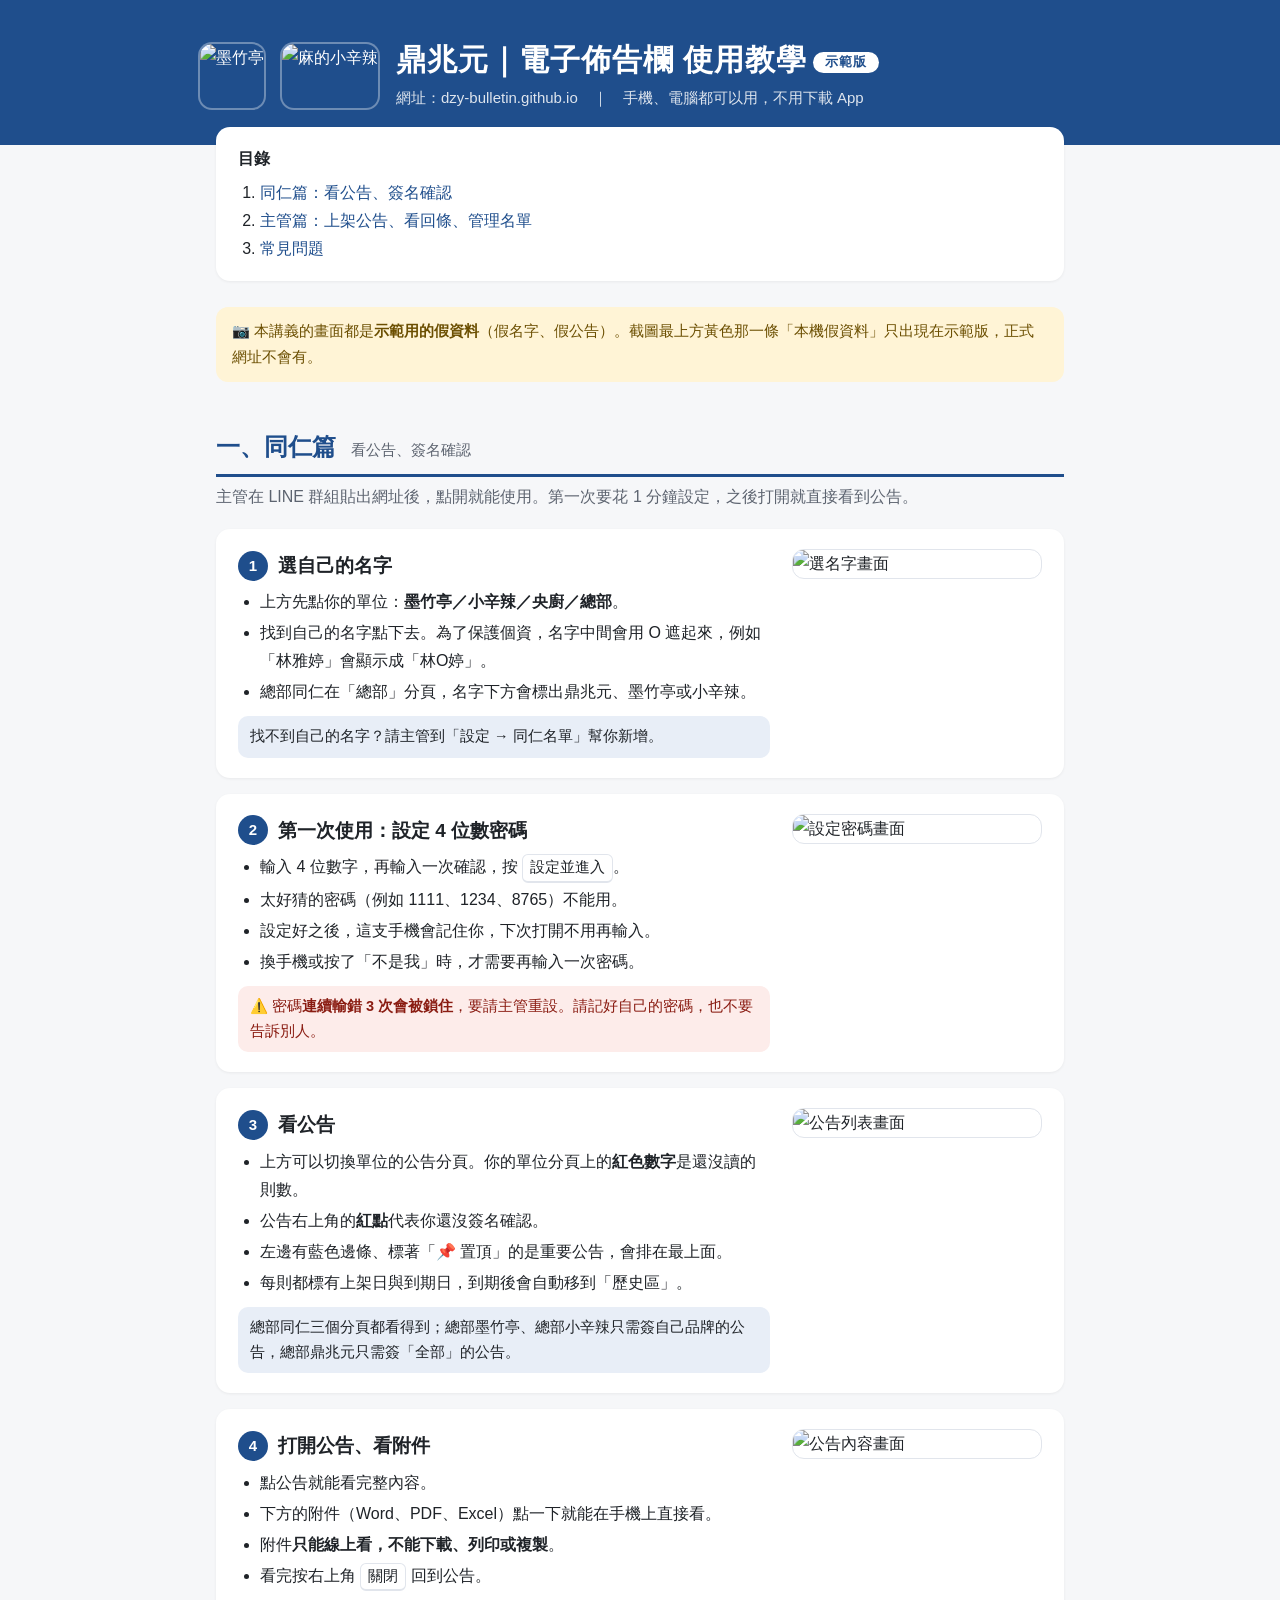
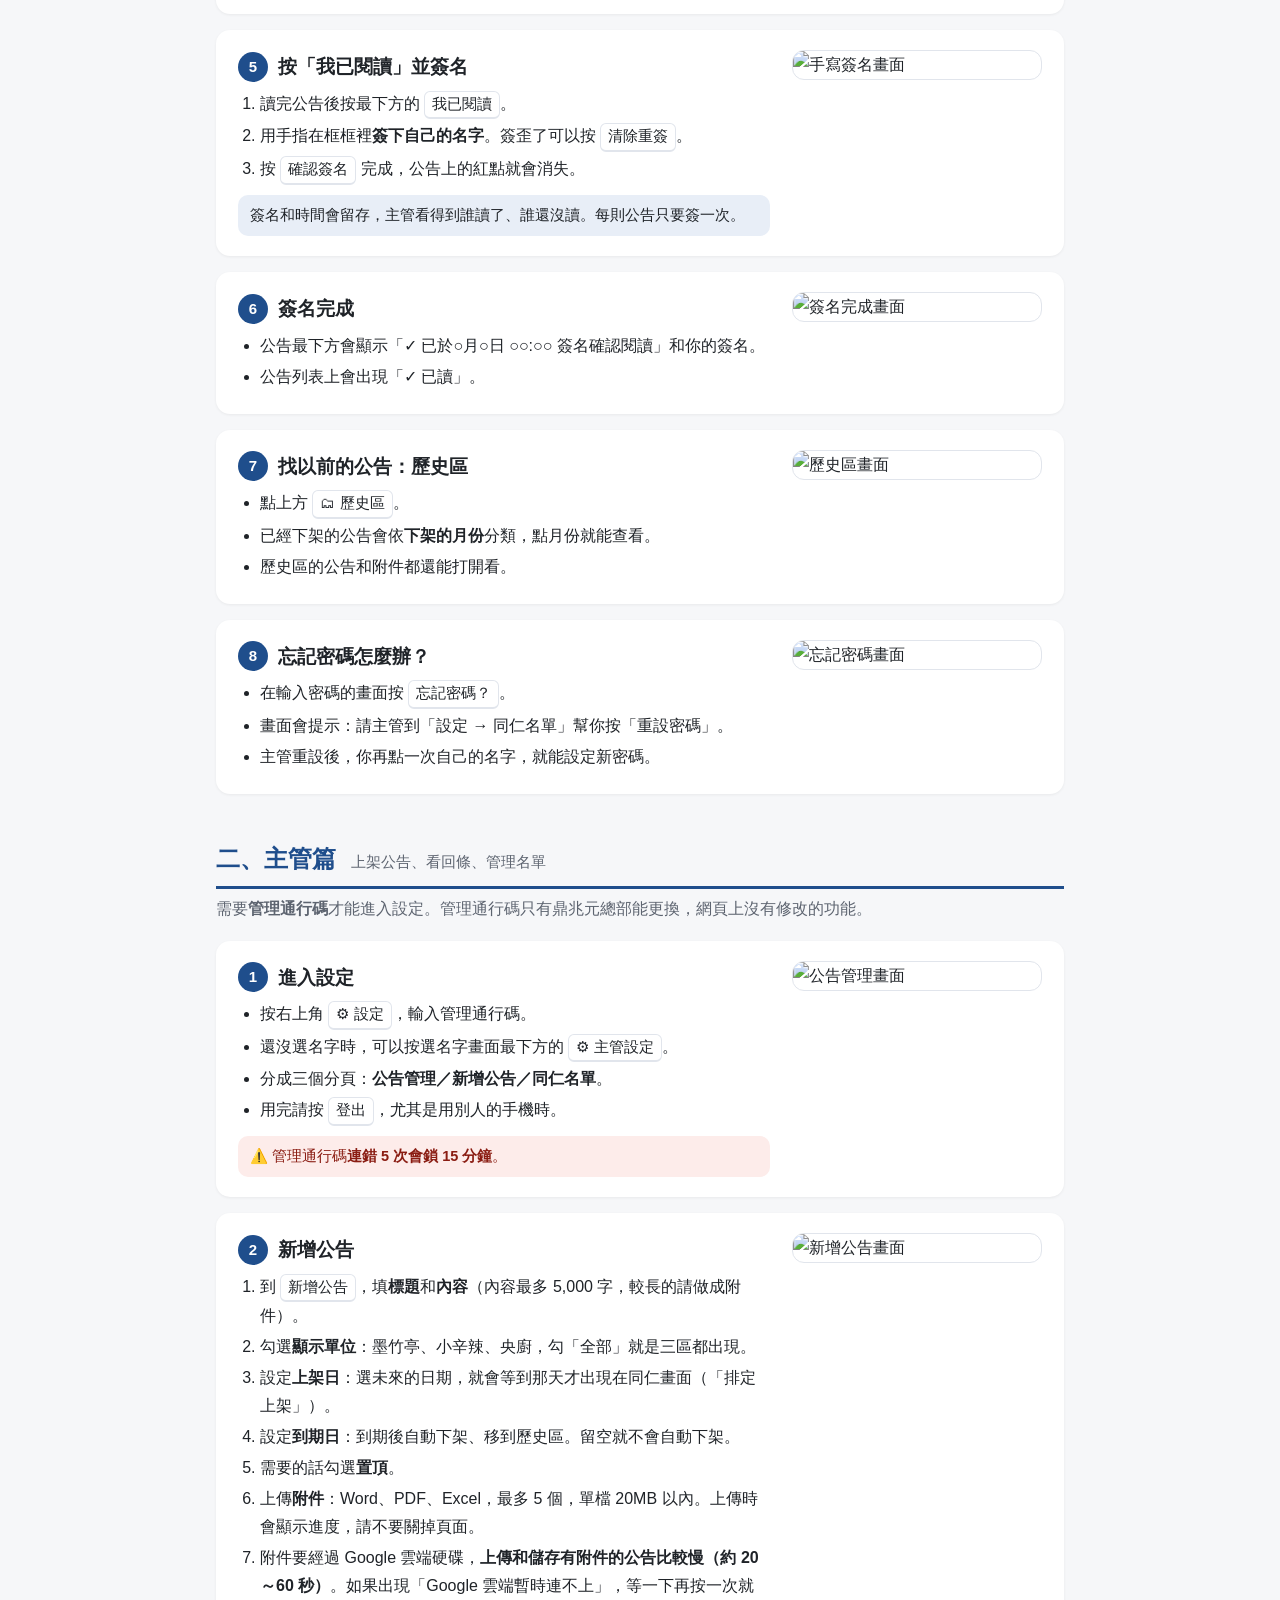
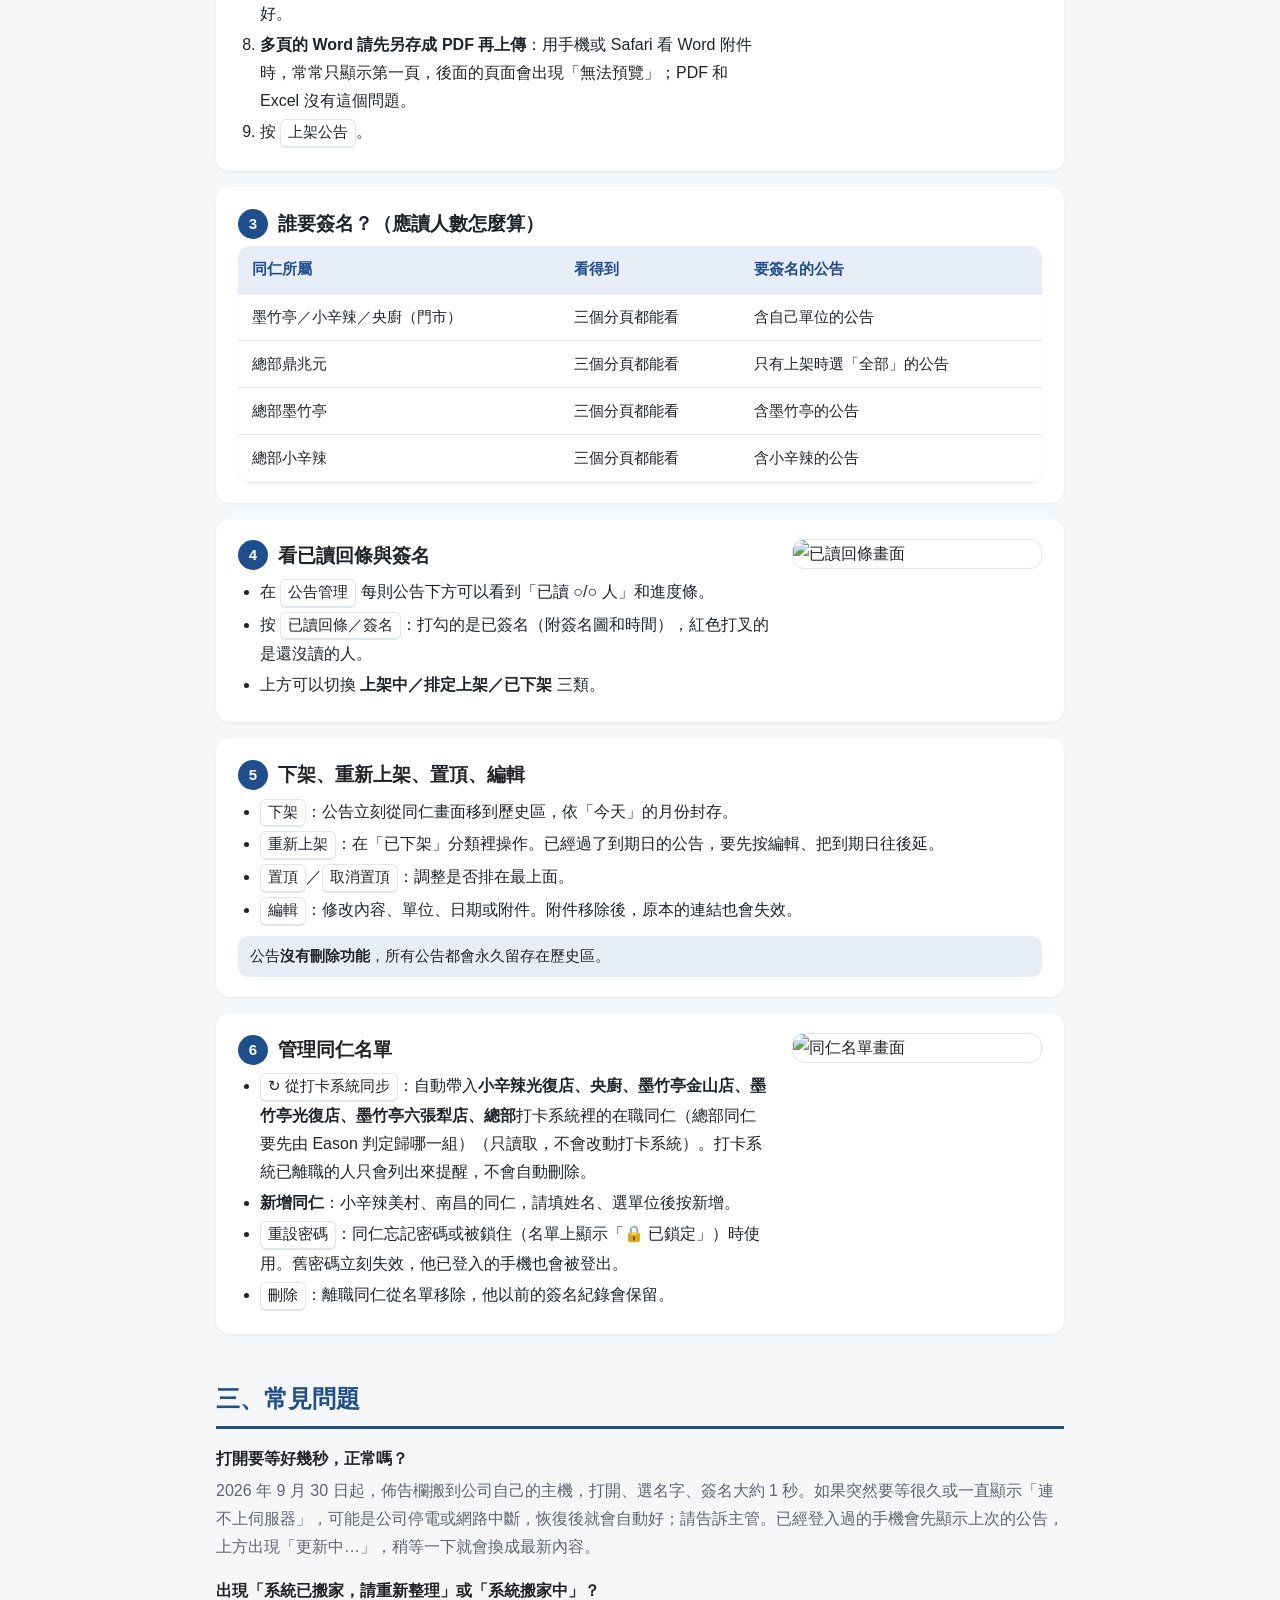
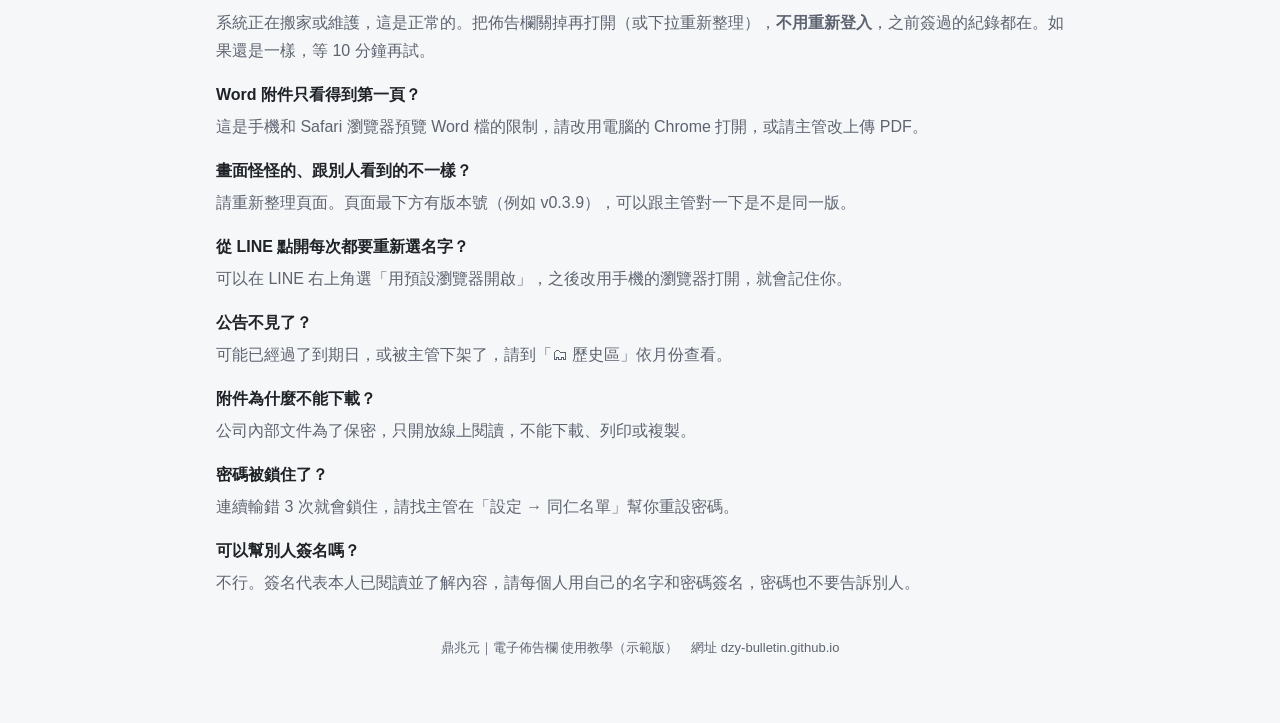
==== guide.html @ 58802f21 "審查 #35 第 1 輪修正：有來源讀不到或沒欄位時，靠合併綁定的人整組不動（R1）；總部名冊沒判定的人 hold＋請判定（R2）；沒欄位說出來（R4）；設定頁與教學文案改六店（R5）；接上 sync" ====
<!doctype html>
<html lang="zh-Hant">
<head>
<meta charset="utf-8">
<meta name="viewport" content="width=device-width, initial-scale=1">
<meta name="robots" content="noindex,nofollow">
<title>電子佈告欄使用教學</title>
<meta name="description" content="鼎兆元｜電子佈告欄 使用教學（示範版）：同仁如何看公告、簽名確認；主管如何上架公告、看回條、管理名單。">
<meta property="og:title" content="鼎兆元｜電子佈告欄 使用教學">
<meta property="og:description" content="同仁看公告與簽名確認、主管上架公告與管理名單，一次看懂。">
<meta property="og:image" content="https://dzy-bulletin.github.io/assets/og.jpg">
<link rel="icon" href="assets/logo-mzt.png">
<style>
:root{--brand:#1F4E8C;--brand-soft:#e8eef7;--ink:#1f2328;--sub:#5d6470;--line:#e1e5ec;--bg:#f6f7f9;--card:#fff;--warn:#fff4d6;--warn-ink:#6b4e00}
*{box-sizing:border-box}
html,body{margin:0}
body{background:var(--bg);color:var(--ink);font:16px/1.75 -apple-system,BlinkMacSystemFont,"PingFang TC","Noto Sans TC","Microsoft JhengHei",sans-serif;-webkit-font-smoothing:antialiased}
.wrap{max-width:880px;margin:0 auto;padding:0 16px 64px}
header.cover{background:var(--brand);color:#fff;padding:40px 16px 34px}
header.cover .in{max-width:880px;margin:0 auto;display:flex;gap:18px;align-items:center;flex-wrap:wrap}
header.cover img{height:64px;border-radius:12px;box-shadow:0 0 0 2px rgba(255,255,255,.35)}
header.cover h1{margin:0;font-size:30px;letter-spacing:1px;line-height:1.3}
header.cover p{margin:6px 0 0;opacity:.85;font-size:15px}
.badge{display:inline-block;background:#fff;color:var(--brand);font-weight:700;font-size:13px;border-radius:999px;padding:2px 12px;margin-left:6px;vertical-align:4px}
nav.toc{background:var(--card);border-radius:14px;box-shadow:0 1px 3px rgba(0,0,0,.06);padding:18px 22px;margin:-18px 0 26px;position:relative}
nav.toc b{display:block;margin-bottom:6px}
nav.toc ol{margin:0;padding-left:22px}
nav.toc a{color:var(--brand);text-decoration:none}
.note{background:var(--warn);color:var(--warn-ink);border-radius:12px;padding:12px 16px;font-size:14.5px;margin:0 0 22px}
h2{font-size:24px;margin:44px 0 6px;color:var(--brand);border-bottom:3px solid var(--brand);padding-bottom:6px}
h2 small{font-size:15px;color:var(--sub);font-weight:400;margin-left:8px}
.lead{color:var(--sub);margin:4px 0 18px}
.step{background:var(--card);border-radius:14px;box-shadow:0 1px 3px rgba(0,0,0,.06);padding:20px 22px;margin:0 0 16px;display:grid;grid-template-columns:1fr 250px;gap:22px;align-items:start;break-inside:avoid;page-break-inside:avoid}
.step.noimg{grid-template-columns:1fr}
.step h3{margin:0 0 6px;font-size:19px;display:flex;align-items:center;gap:10px}
.num{flex:none;width:30px;height:30px;border-radius:50%;background:var(--brand);color:#fff;display:grid;place-items:center;font-size:15px;font-weight:700}
.step ul,.step ol{margin:6px 0 0;padding-left:22px}
.step li{margin:3px 0}
.step img{width:100%;border-radius:12px;border:1px solid var(--line);display:block}
.tip{background:var(--brand-soft);border-radius:10px;padding:8px 12px;font-size:14.5px;margin-top:10px}
.warn{background:#fdecea;color:#8a1c12;border-radius:10px;padding:8px 12px;font-size:14.5px;margin-top:10px}
kbd{display:inline-block;background:#fff;border:1px solid var(--line);border-bottom-width:2px;border-radius:6px;padding:0 7px;font:inherit;font-size:.92em;white-space:nowrap}
table{width:100%;border-collapse:collapse;background:var(--card);border-radius:12px;overflow:hidden;box-shadow:0 1px 3px rgba(0,0,0,.06);font-size:15px}
th,td{padding:10px 14px;border-bottom:1px solid var(--line);text-align:left;vertical-align:top}
th{background:var(--brand-soft);color:var(--brand);white-space:nowrap}
.faq dt{font-weight:700;margin-top:16px}
.faq dd{margin:4px 0 0 0;color:var(--sub)}
footer{color:var(--sub);font-size:13px;text-align:center;margin-top:40px}
@media (max-width:640px){
  header.cover h1{font-size:24px}
  .step{grid-template-columns:1fr;padding:18px}
  .step img{max-width:300px;margin:0 auto}
}
@media print{
  @page{size:A4;margin:12mm}
  body{background:#fff;font-size:12.5pt}
  header.cover{-webkit-print-color-adjust:exact;print-color-adjust:exact;padding:24px 16px}
  nav.toc,.step,table{box-shadow:none;border:1px solid var(--line)}
  .step{grid-template-columns:1fr 200px}
  h2{break-before:page;page-break-before:always;margin-top:0}
  h2.first{break-before:auto;page-break-before:auto}
  a{color:inherit;text-decoration:none}
  .num,.badge,th,.tip,.warn,.note{-webkit-print-color-adjust:exact;print-color-adjust:exact}
}
</style>
</head>
<body>

<header class="cover"><div class="in">
  <img src="assets/logo-mzt.png" alt="墨竹亭"><img src="assets/logo-mala.jpg" alt="麻的小辛辣">
  <div><h1>鼎兆元｜電子佈告欄 使用教學<span class="badge">示範版</span></h1>
  <p>網址：dzy-bulletin.github.io　｜　手機、電腦都可以用，不用下載 App</p></div>
</div></header>

<main class="wrap">
<nav class="toc"><b>目錄</b><ol>
  <li><a href="#staff">同仁篇：看公告、簽名確認</a></li>
  <li><a href="#admin">主管篇：上架公告、看回條、管理名單</a></li>
  <li><a href="#faq">常見問題</a></li>
</ol></nav>

<div class="note">📷 本講義的畫面都是<b>示範用的假資料</b>（假名字、假公告）。截圖最上方黃色那一條「本機假資料」只出現在示範版，正式網址不會有。</div>

<!-- ================= 同仁篇 ================= -->
<h2 id="staff" class="first">一、同仁篇 <small>看公告、簽名確認</small></h2>
<p class="lead">主管在 LINE 群組貼出網址後，點開就能使用。第一次要花 1 分鐘設定，之後打開就直接看到公告。</p>

<section class="step"><div>
  <h3><span class="num">1</span>選自己的名字</h3>
  <ul>
    <li>上方先點你的單位：<b>墨竹亭／小辛辣／央廚／總部</b>。</li>
    <li>找到自己的名字點下去。為了保護個資，名字中間會用 O 遮起來，例如「林雅婷」會顯示成「林O婷」。</li>
    <li>總部同仁在「總部」分頁，名字下方會標出鼎兆元、墨竹亭或小辛辣。</li>
  </ul>
  <div class="tip">找不到自己的名字？請主管到「設定 → 同仁名單」幫你新增。</div>
</div><img src="docs/screens/01-選名字.png" alt="選名字畫面"></section>

<section class="step"><div>
  <h3><span class="num">2</span>第一次使用：設定 4 位數密碼</h3>
  <ul>
    <li>輸入 4 位數字，再輸入一次確認，按 <kbd>設定並進入</kbd>。</li>
    <li>太好猜的密碼（例如 1111、1234、8765）不能用。</li>
    <li>設定好之後，這支手機會記住你，下次打開不用再輸入。</li>
    <li>換手機或按了「不是我」時，才需要再輸入一次密碼。</li>
  </ul>
  <div class="warn">⚠️ 密碼<b>連續輸錯 3 次會被鎖住</b>，要請主管重設。請記好自己的密碼，也不要告訴別人。</div>
</div><img src="docs/screens/03-第一次設定密碼.png" alt="設定密碼畫面"></section>

<section class="step"><div>
  <h3><span class="num">3</span>看公告</h3>
  <ul>
    <li>上方可以切換單位的公告分頁。你的單位分頁上的<b>紅色數字</b>是還沒讀的則數。</li>
    <li>公告右上角的<b>紅點</b>代表你還沒簽名確認。</li>
    <li>左邊有藍色邊條、標著「📌 置頂」的是重要公告，會排在最上面。</li>
    <li>每則都標有上架日與到期日，到期後會自動移到「歷史區」。</li>
  </ul>
  <div class="tip">總部同仁三個分頁都看得到；總部墨竹亭、總部小辛辣只需簽自己品牌的公告，總部鼎兆元只需簽「全部」的公告。</div>
</div><img src="docs/screens/04-公告列表.png" alt="公告列表畫面"></section>

<section class="step"><div>
  <h3><span class="num">4</span>打開公告、看附件</h3>
  <ul>
    <li>點公告就能看完整內容。</li>
    <li>下方的附件（Word、PDF、Excel）點一下就能在手機上直接看。</li>
    <li>附件<b>只能線上看，不能下載、列印或複製</b>。</li>
    <li>看完按右上角 <kbd>關閉</kbd> 回到公告。</li>
  </ul>
</div><img src="docs/screens/05-公告內容.png" alt="公告內容畫面"></section>

<section class="step"><div>
  <h3><span class="num">5</span>按「我已閱讀」並簽名</h3>
  <ol>
    <li>讀完公告後按最下方的 <kbd>我已閱讀</kbd>。</li>
    <li>用手指在框框裡<b>簽下自己的名字</b>。簽歪了可以按 <kbd>清除重簽</kbd>。</li>
    <li>按 <kbd>確認簽名</kbd> 完成，公告上的紅點就會消失。</li>
  </ol>
  <div class="tip">簽名和時間會留存，主管看得到誰讀了、誰還沒讀。每則公告只要簽一次。</div>
</div><img src="docs/screens/07-手寫簽名.png" alt="手寫簽名畫面"></section>

<section class="step"><div>
  <h3><span class="num">6</span>簽名完成</h3>
  <ul>
    <li>公告最下方會顯示「✓ 已於○月○日 ○○:○○ 簽名確認閱讀」和你的簽名。</li>
    <li>公告列表上會出現「✓ 已讀」。</li>
  </ul>
</div><img src="docs/screens/08-簽名完成.png" alt="簽名完成畫面"></section>

<section class="step"><div>
  <h3><span class="num">7</span>找以前的公告：歷史區</h3>
  <ul>
    <li>點上方 <kbd>🗂 歷史區</kbd>。</li>
    <li>已經下架的公告會依<b>下架的月份</b>分類，點月份就能查看。</li>
    <li>歷史區的公告和附件都還能打開看。</li>
  </ul>
</div><img src="docs/screens/09-歷史區.png" alt="歷史區畫面"></section>

<section class="step"><div>
  <h3><span class="num">8</span>忘記密碼怎麼辦？</h3>
  <ul>
    <li>在輸入密碼的畫面按 <kbd>忘記密碼？</kbd>。</li>
    <li>畫面會提示：請主管到「設定 → 同仁名單」幫你按「重設密碼」。</li>
    <li>主管重設後，你再點一次自己的名字，就能設定新密碼。</li>
  </ul>
</div><img src="docs/screens/11-忘記密碼.png" alt="忘記密碼畫面"></section>

<!-- ================= 主管篇 ================= -->
<h2 id="admin">二、主管篇 <small>上架公告、看回條、管理名單</small></h2>
<p class="lead">需要<b>管理通行碼</b>才能進入設定。管理通行碼只有鼎兆元總部能更換，網頁上沒有修改的功能。</p>

<section class="step"><div>
  <h3><span class="num">1</span>進入設定</h3>
  <ul>
    <li>按右上角 <kbd>⚙ 設定</kbd>，輸入管理通行碼。</li>
    <li>還沒選名字時，可以按選名字畫面最下方的 <kbd>⚙ 主管設定</kbd>。</li>
    <li>分成三個分頁：<b>公告管理／新增公告／同仁名單</b>。</li>
    <li>用完請按 <kbd>登出</kbd>，尤其是用別人的手機時。</li>
  </ul>
  <div class="warn">⚠️ 管理通行碼<b>連錯 5 次會鎖 15 分鐘</b>。</div>
</div><img src="docs/screens/12-設定-公告管理.png" alt="公告管理畫面"></section>

<section class="step"><div>
  <h3><span class="num">2</span>新增公告</h3>
  <ol>
    <li>到 <kbd>新增公告</kbd>，填<b>標題</b>和<b>內容</b>（內容最多 5,000 字，較長的請做成附件）。</li>
    <li>勾選<b>顯示單位</b>：墨竹亭、小辛辣、央廚，勾「全部」就是三區都出現。</li>
    <li>設定<b>上架日</b>：選未來的日期，就會等到那天才出現在同仁畫面（「排定上架」）。</li>
    <li>設定<b>到期日</b>：到期後自動下架、移到歷史區。留空就不會自動下架。</li>
    <li>需要的話勾選<b>置頂</b>。</li>
    <li>上傳<b>附件</b>：Word、PDF、Excel，最多 5 個，單檔 20MB 以內。上傳時會顯示進度，請不要關掉頁面。</li>
    <li>附件要經過 Google 雲端硬碟，<b>上傳和儲存有附件的公告比較慢（約 20～60 秒）</b>。如果出現「Google 雲端暫時連不上」，等一下再按一次就好。</li>
    <li><b>多頁的 Word 請先另存成 PDF 再上傳</b>：用手機或 Safari 看 Word 附件時，常常只顯示第一頁，後面的頁面會出現「無法預覽」；PDF 和 Excel 沒有這個問題。</li>
    <li>按 <kbd>上架公告</kbd>。</li>
  </ol>
</div><img src="docs/screens/14-設定-新增公告.png" alt="新增公告畫面"></section>

<section class="step noimg"><div>
  <h3><span class="num">3</span>誰要簽名？（應讀人數怎麼算）</h3>
  <table>
    <tr><th>同仁所屬</th><th>看得到</th><th>要簽名的公告</th></tr>
    <tr><td>墨竹亭／小辛辣／央廚（門市）</td><td>三個分頁都能看</td><td>含自己單位的公告</td></tr>
    <tr><td>總部鼎兆元</td><td>三個分頁都能看</td><td>只有上架時選「全部」的公告</td></tr>
    <tr><td>總部墨竹亭</td><td>三個分頁都能看</td><td>含墨竹亭的公告</td></tr>
    <tr><td>總部小辛辣</td><td>三個分頁都能看</td><td>含小辛辣的公告</td></tr>
  </table>
</div></section>

<section class="step"><div>
  <h3><span class="num">4</span>看已讀回條與簽名</h3>
  <ul>
    <li>在 <kbd>公告管理</kbd> 每則公告下方可以看到「已讀 ○/○ 人」和進度條。</li>
    <li>按 <kbd>已讀回條／簽名</kbd>：打勾的是已簽名（附簽名圖和時間），紅色打叉的是還沒讀的人。</li>
    <li>上方可以切換 <b>上架中／排定上架／已下架</b> 三類。</li>
  </ul>
</div><img src="docs/screens/13-設定-已讀回條.png" alt="已讀回條畫面"></section>

<section class="step noimg"><div>
  <h3><span class="num">5</span>下架、重新上架、置頂、編輯</h3>
  <ul>
    <li><kbd>下架</kbd>：公告立刻從同仁畫面移到歷史區，依「今天」的月份封存。</li>
    <li><kbd>重新上架</kbd>：在「已下架」分類裡操作。已經過了到期日的公告，要先按編輯、把到期日往後延。</li>
    <li><kbd>置頂</kbd>／<kbd>取消置頂</kbd>：調整是否排在最上面。</li>
    <li><kbd>編輯</kbd>：修改內容、單位、日期或附件。附件移除後，原本的連結也會失效。</li>
  </ul>
  <div class="tip">公告<b>沒有刪除功能</b>，所有公告都會永久留存在歷史區。</div>
</div></section>

<section class="step"><div>
  <h3><span class="num">6</span>管理同仁名單</h3>
  <ul>
    <li><kbd>↻ 從打卡系統同步</kbd>：自動帶入<b>小辛辣光復店、央廚、墨竹亭金山店、墨竹亭光復店、墨竹亭六張犁店、總部</b>打卡系統裡的在職同仁（總部同仁要先由 Eason 判定歸哪一組）（只讀取，不會改動打卡系統）。打卡系統已離職的人只會列出來提醒，不會自動刪除。</li>
    <li><b>新增同仁</b>：小辛辣美村、南昌的同仁，請填姓名、選單位後按新增。</li>
    <li><kbd>重設密碼</kbd>：同仁忘記密碼或被鎖住（名單上顯示「🔒 已鎖定」）時使用。舊密碼立刻失效，他已登入的手機也會被登出。</li>
    <li><kbd>刪除</kbd>：離職同仁從名單移除，他以前的簽名紀錄會保留。</li>
  </ul>
</div><img src="docs/screens/15-設定-同仁名單與打卡同步.png" alt="同仁名單畫面"></section>

<!-- ================= 常見問題 ================= -->
<h2 id="faq">三、常見問題</h2>
<dl class="faq">
  <dt>打開要等好幾秒，正常嗎？</dt>
  <dd>2026 年 9 月 30 日起，佈告欄搬到公司自己的主機，打開、選名字、簽名大約 1 秒。如果突然要等很久或一直顯示「連不上伺服器」，可能是公司停電或網路中斷，恢復後就會自動好；請告訴主管。已經登入過的手機會先顯示上次的公告，上方出現「更新中…」，稍等一下就會換成最新內容。</dd>
  <dt>出現「系統已搬家，請重新整理」或「系統搬家中」？</dt>
  <dd>系統正在搬家或維護，這是正常的。把佈告欄關掉再打開（或下拉重新整理），<b>不用重新登入</b>，之前簽過的紀錄都在。如果還是一樣，等 10 分鐘再試。</dd>
  <dt>Word 附件只看得到第一頁？</dt>
  <dd>這是手機和 Safari 瀏覽器預覽 Word 檔的限制，請改用電腦的 Chrome 打開，或請主管改上傳 PDF。</dd>
  <dt>畫面怪怪的、跟別人看到的不一樣？</dt>
  <dd>請重新整理頁面。頁面最下方有版本號（例如 v0.3.9），可以跟主管對一下是不是同一版。</dd>
  <dt>從 LINE 點開每次都要重新選名字？</dt>
  <dd>可以在 LINE 右上角選「用預設瀏覽器開啟」，之後改用手機的瀏覽器打開，就會記住你。</dd>
  <dt>公告不見了？</dt>
  <dd>可能已經過了到期日，或被主管下架了，請到「🗂 歷史區」依月份查看。</dd>
  <dt>附件為什麼不能下載？</dt>
  <dd>公司內部文件為了保密，只開放線上閱讀，不能下載、列印或複製。</dd>
  <dt>密碼被鎖住了？</dt>
  <dd>連續輸錯 3 次就會鎖住，請找主管在「設定 → 同仁名單」幫你重設密碼。</dd>
  <dt>可以幫別人簽名嗎？</dt>
  <dd>不行。簽名代表本人已閱讀並了解內容，請每個人用自己的名字和密碼簽名，密碼也不要告訴別人。</dd>
</dl>

<footer>鼎兆元｜電子佈告欄 使用教學（示範版）　網址 dzy-bulletin.github.io</footer>
</main>
</body>
</html>
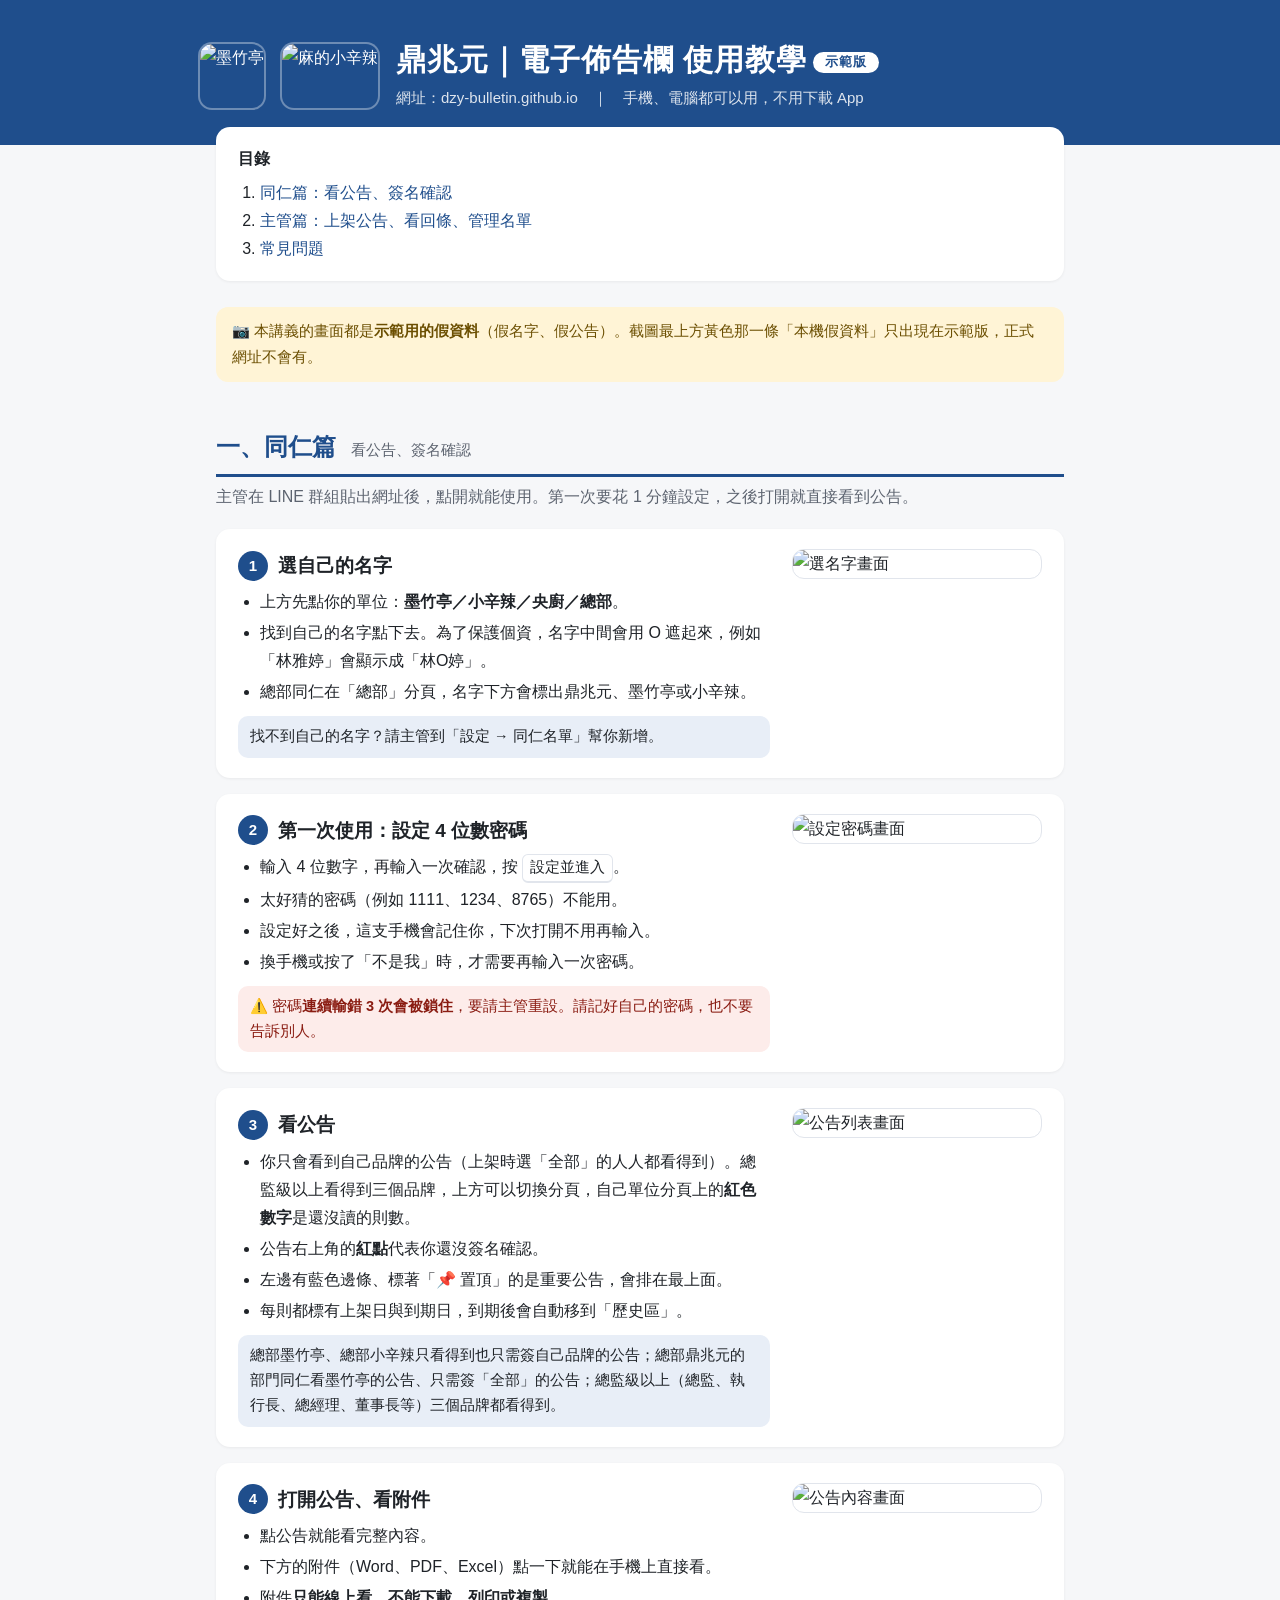
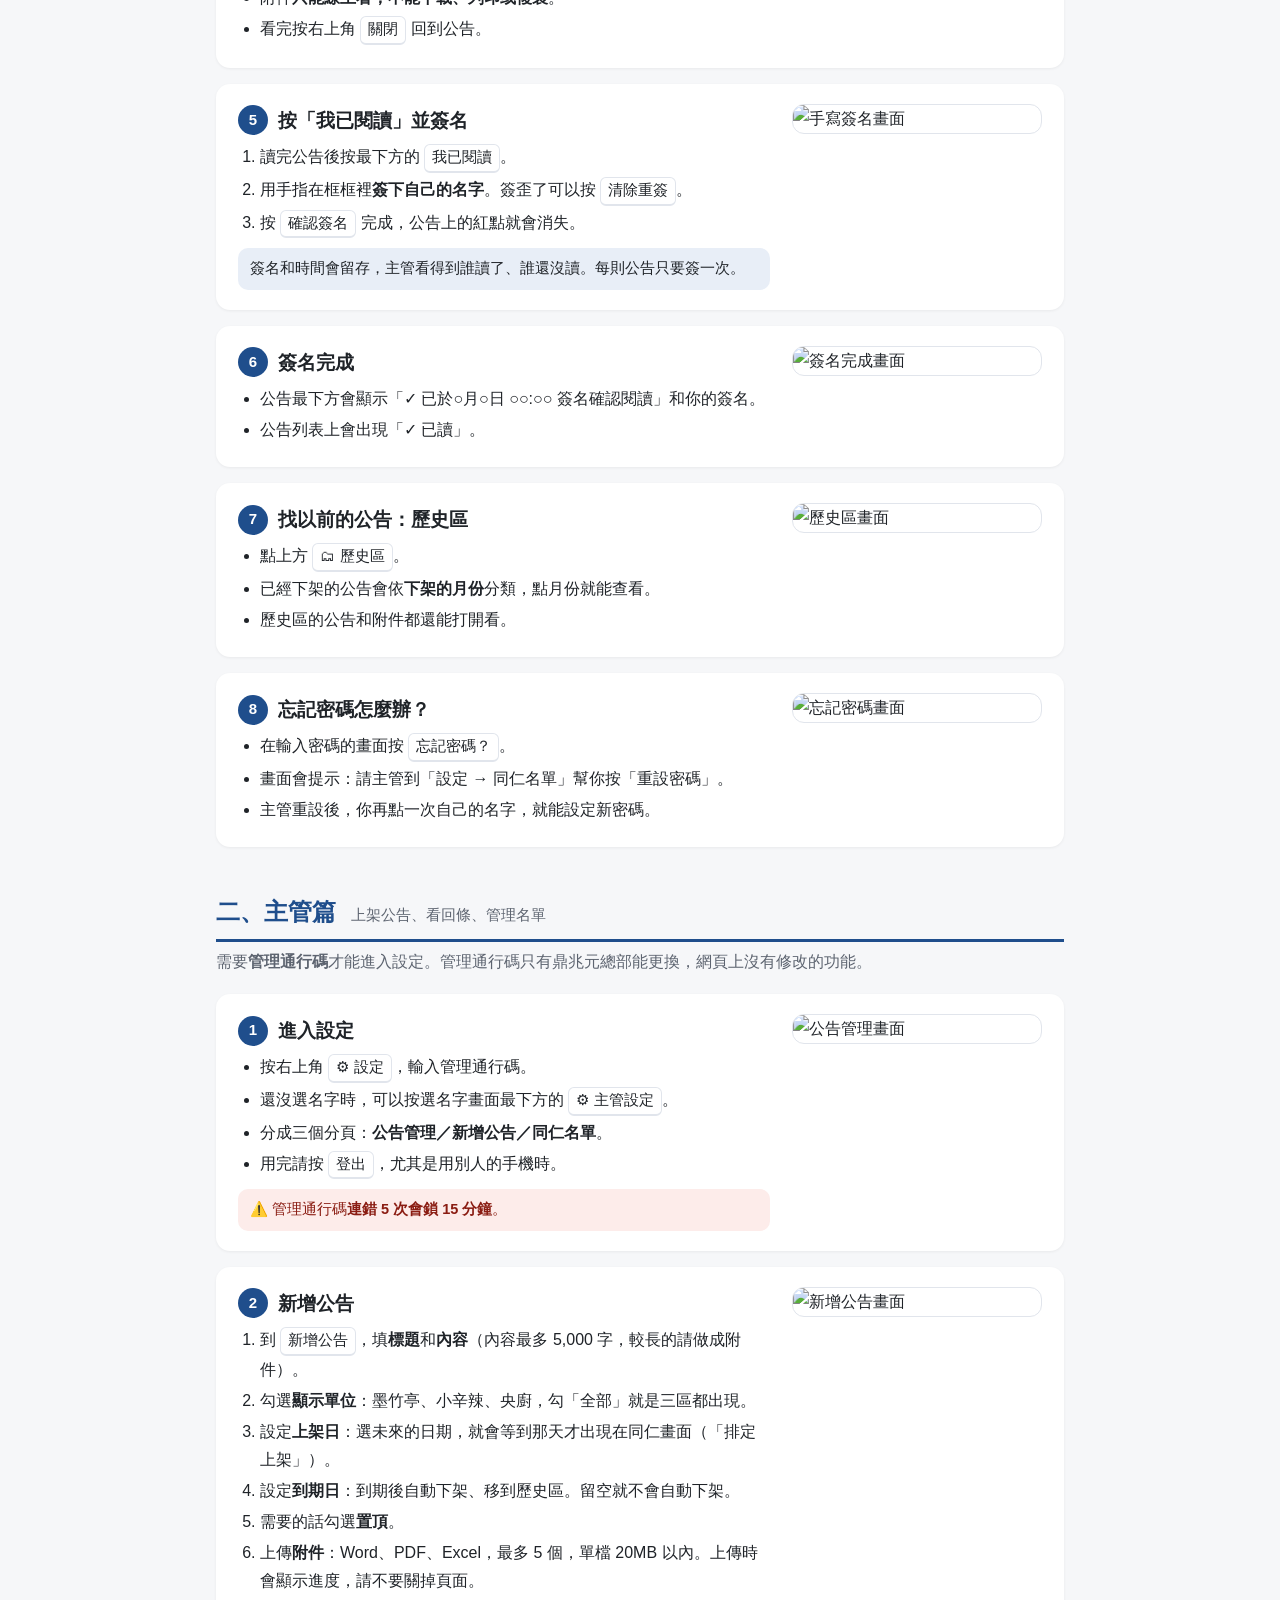
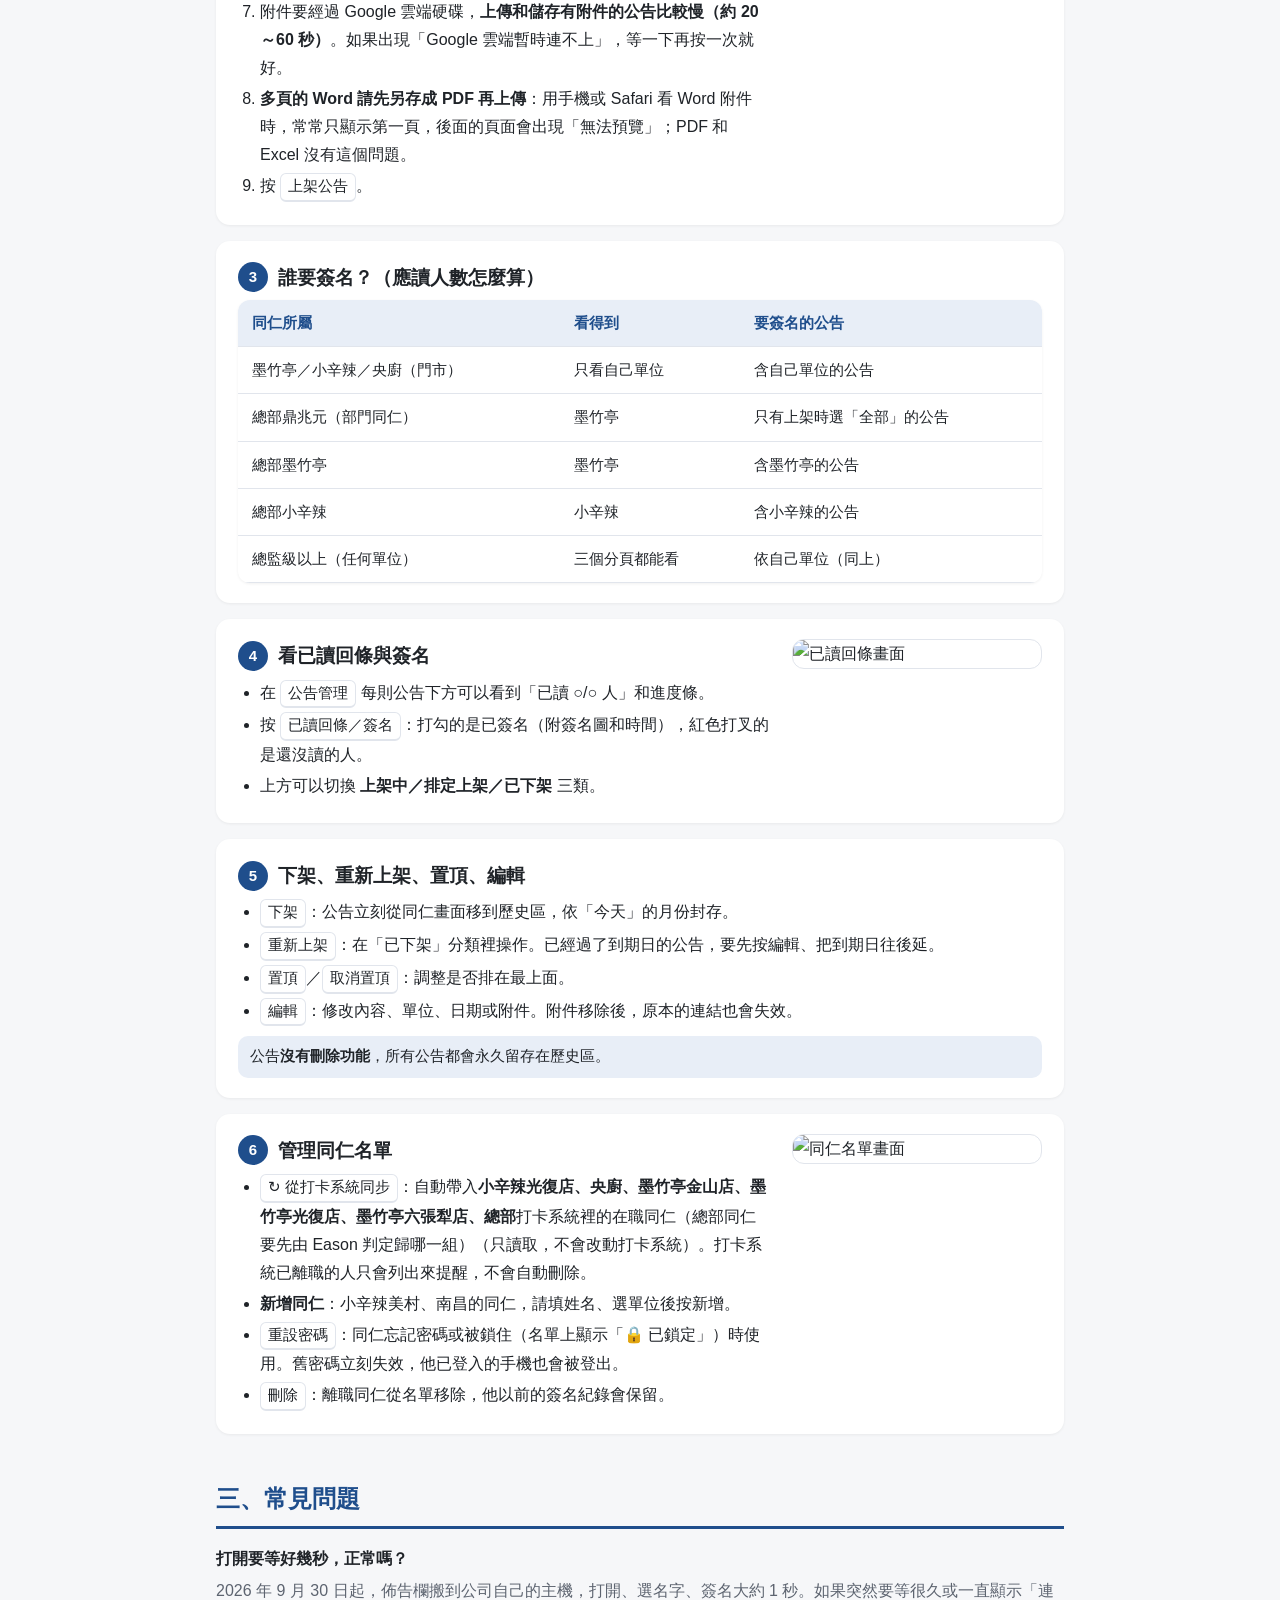
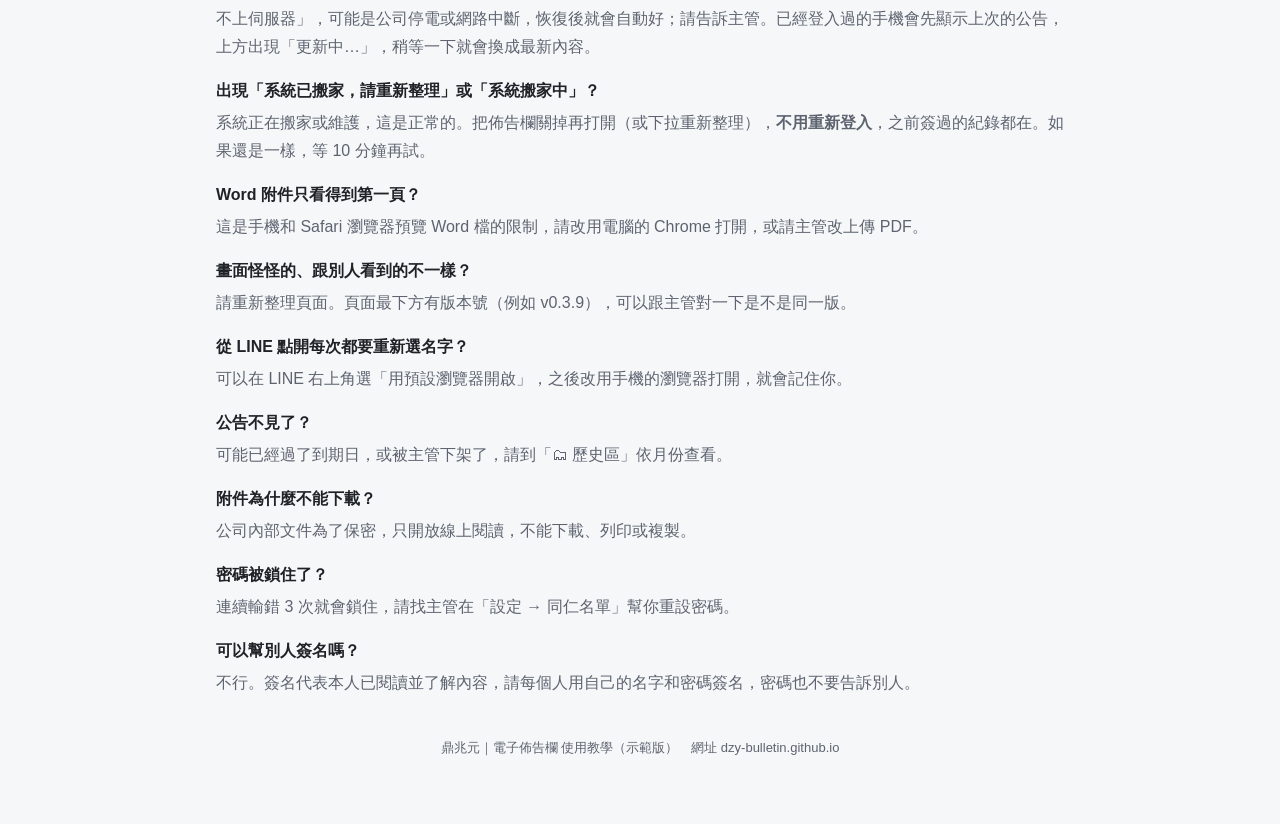
==== commit 00a09d4e: "v0.8.0 公告依品牌可見：只看自己品牌，總監級以上看全部（後端 board/history/ack 擋） - js/logic.js viewTabs(unit, seeAll)／canSee(u" ====
--- a/guide.html
+++ b/guide.html
@@ -109,12 +109,12 @@
 <section class="step"><div>
   <h3><span class="num">3</span>看公告</h3>
   <ul>
-    <li>上方可以切換單位的公告分頁。你的單位分頁上的<b>紅色數字</b>是還沒讀的則數。</li>
+    <li>你只會看到自己品牌的公告（上架時選「全部」的人人都看得到）。總監級以上看得到三個品牌，上方可以切換分頁，自己單位分頁上的<b>紅色數字</b>是還沒讀的則數。</li>
     <li>公告右上角的<b>紅點</b>代表你還沒簽名確認。</li>
     <li>左邊有藍色邊條、標著「📌 置頂」的是重要公告，會排在最上面。</li>
     <li>每則都標有上架日與到期日，到期後會自動移到「歷史區」。</li>
   </ul>
-  <div class="tip">總部同仁三個分頁都看得到；總部墨竹亭、總部小辛辣只需簽自己品牌的公告，總部鼎兆元只需簽「全部」的公告。</div>
+  <div class="tip">總部墨竹亭、總部小辛辣只看得到也只需簽自己品牌的公告；總部鼎兆元的部門同仁看墨竹亭的公告、只需簽「全部」的公告；總監級以上（總監、執行長、總經理、董事長等）三個品牌都看得到。</div>
 </div><img src="docs/screens/04-公告列表.png" alt="公告列表畫面"></section>
 
 <section class="step"><div>
@@ -197,10 +197,11 @@
   <h3><span class="num">3</span>誰要簽名？（應讀人數怎麼算）</h3>
   <table>
     <tr><th>同仁所屬</th><th>看得到</th><th>要簽名的公告</th></tr>
-    <tr><td>墨竹亭／小辛辣／央廚（門市）</td><td>三個分頁都能看</td><td>含自己單位的公告</td></tr>
-    <tr><td>總部鼎兆元</td><td>三個分頁都能看</td><td>只有上架時選「全部」的公告</td></tr>
-    <tr><td>總部墨竹亭</td><td>三個分頁都能看</td><td>含墨竹亭的公告</td></tr>
-    <tr><td>總部小辛辣</td><td>三個分頁都能看</td><td>含小辛辣的公告</td></tr>
+    <tr><td>墨竹亭／小辛辣／央廚（門市）</td><td>只看自己單位</td><td>含自己單位的公告</td></tr>
+    <tr><td>總部鼎兆元（部門同仁）</td><td>墨竹亭</td><td>只有上架時選「全部」的公告</td></tr>
+    <tr><td>總部墨竹亭</td><td>墨竹亭</td><td>含墨竹亭的公告</td></tr>
+    <tr><td>總部小辛辣</td><td>小辛辣</td><td>含小辛辣的公告</td></tr>
+    <tr><td>總監級以上（任何單位）</td><td>三個分頁都能看</td><td>依自己單位（同上）</td></tr>
   </table>
 </div></section>
 
